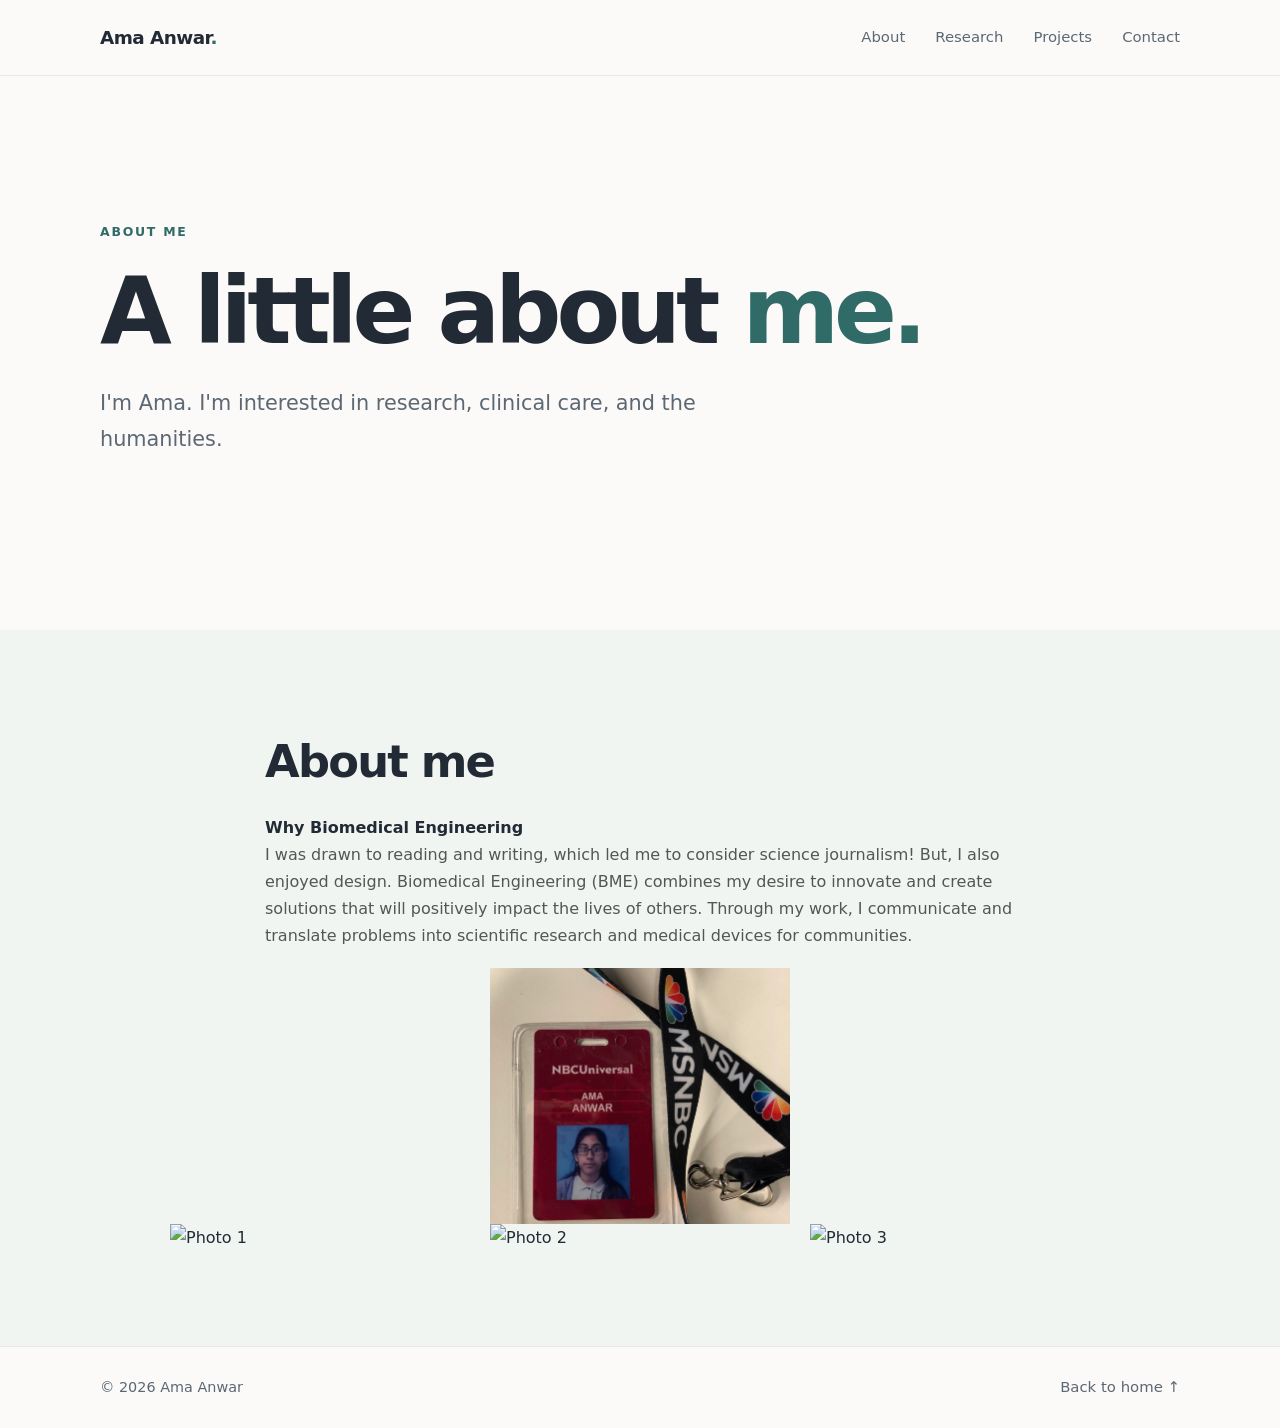
==== about.html @ 3ddd7683 "Update about.html" ====
<!doctype html>
<html lang="en">
<head>
  <meta charset="utf-8">
  <meta name="viewport" content="width=device-width, initial-scale=1">
  <meta name="description" content="About Ama Anwar">
  <title>About | Ama Anwar</title>
  <link rel="stylesheet" href="style.css">
  <script src="script.js" defer></script>
</head>
<body>
  <header class="site-header">
    <nav class="nav container" aria-label="Main navigation">
      <a class="brand" href="index.html">Ama Anwar<span class="dot">.</span></a>
      <button class="menu-toggle" type="button" aria-expanded="false" aria-controls="nav-links">Menu</button>
      <div class="nav-links" id="nav-links">
        <a href="about.html" aria-current="page">About</a>
        <a href="index.html#research">Research</a>
        <a href="index.html#projects">Projects</a>
        <a href="index.html#contact">Contact</a>
      </div>
    </nav>
  </header>
  <main>
    <section class="hero container">
      <p class="eyebrow">ABOUT ME</p>
      <h1>A little about <span class="accent">me.</span></h1>
      <p class="lead">I'm Ama. I'm interested in research, clinical care, and the humanities.</p>
    </section>
    <section class="section alt">
      <div class="container narrow">
        <h2>About me</h2>
        <b>Why Biomedical Engineering</b>
        <p style="color: #555555;">
        I was drawn to reading and writing, which led me to consider science journalism! But, I also enjoyed design. Biomedical Engineering (BME) combines my desire to innovate and create solutions that will positively impact the lives of others. Through my work, I communicate and translate problems into scientific research and medical devices for communities.
        </p> 
        <img src="nbcnews.jpg" alt="My photo" style="width: 300px; max-width: 100%; height: auto; display: block; margin: 0 auto;"></div>
      <div style="display: flex; justify-content: center; align-items: center; gap: 20px; flex-wrap: wrap;">
      <img src="museum.jpg" alt="Photo 1"
           style="width: 300px; max-width: 100%; height: auto;">
    
      <img src="centralpark.jpg" alt="Photo 2"
           style="width: 300px; max-width: 100%; height: auto;">
    
      <img src="bengali.jpg" alt="Photo 3"
           style="width: 300px; max-width: 100%; height: auto;">
      </div>
    </section>
  </main>
  <footer class="footer"><div class="container"><span>© <span id="year"></span> Ama Anwar</span><a href="index.html">Back to home ↑</a></div></footer>
</body>
</html>
---- style.css ----
:root{--bg:#fbfaf8;--surface:#fff;--ink:#222b35;--muted:#5c6874;--accent:#316b68;--line:#e4e8e6;--soft:#f1f5f2}*{box-sizing:border-box}html{scroll-behavior:smooth}body{margin:0;background:var(--bg);color:var(--ink);font:16px/1.7 system-ui,-apple-system,BlinkMacSystemFont,"Segoe UI",sans-serif}a{color:inherit;text-decoration:none}a:focus-visible,button:focus-visible{outline:3px solid var(--accent);outline-offset:4px}.container{width:min(1080px,calc(100% - 48px));margin:auto}.narrow{max-width:750px}.site-header{position:sticky;top:0;background:rgba(251,250,248,.96);border-bottom:1px solid var(--line);z-index:5}.nav{display:flex;align-items:center;justify-content:space-between;min-height:75px}.brand{font-weight:800;font-size:1.15rem;letter-spacing:-.03em}.dot,.accent{color:var(--accent)}.nav-links{display:flex;gap:30px}.nav-links a,.footer a{font-size:.93rem;color:var(--muted)}.nav-links a:hover,.footer a:hover,.text-link:hover{color:var(--accent)}.menu-toggle{display:none}.hero{padding:145px 0 155px}.eyebrow{color:var(--accent);font-size:.78rem;font-weight:750;letter-spacing:.14em}.hero h1{font-size:clamp(3rem,8vw,5.8rem);line-height:1.1;letter-spacing:-.055em;margin:18px 0 24px}.lead{max-width:650px;font-size:1.3rem;color:var(--muted)}.actions{display:flex;gap:14px;flex-wrap:wrap;margin-top:32px}.button{display:inline-block;padding:12px 22px;background:var(--accent);color:#fff;border-radius:8px;font-weight:650}.button.secondary{background:transparent;color:var(--accent);border:1px solid var(--accent)}.button:hover{filter:brightness(.9)}.section{padding:95px 0;scroll-margin-top:75px}.alt{background:var(--soft)}h2{font-size:clamp(2rem,5vw,2.8rem);line-height:1.2;letter-spacing:-.04em;margin:10px 0 25px}h3{font-size:1.25rem;margin:6px 0 10px}p{margin:0 0 18px}.section p:not(.eyebrow):not(.card-label){color:var(--muted)}.cards{display:grid;grid-template-columns:repeat(2,minmax(0,1fr));gap:20px}.card{background:var(--surface);padding:30px;border:1px solid var(--line);border-radius:14px}.card-label{font-size:.8rem;color:var(--accent);font-weight:700;text-transform:uppercase;letter-spacing:.08em}.text-link{color:var(--accent);font-weight:650}.contact-links{display:flex;gap:22px;flex-wrap:wrap}.contact-links a{color:var(--accent);font-weight:700}.footer{border-top:1px solid var(--line);padding:28px 0;color:var(--muted);font-size:.9rem}.footer .container{display:flex;justify-content:space-between;gap:20px}@media(max-width:640px){.nav{flex-wrap:wrap}.menu-toggle{display:block;background:none;border:1px solid var(--line);border-radius:7px;padding:7px 12px;color:var(--ink);font:inherit}.nav-links{display:none;flex-basis:100%;flex-direction:column;gap:12px;padding:12px 0 20px}.nav-links.open{display:flex}.hero{padding:100px 0}.section{padding:70px 0}.cards{grid-template-columns:1fr}.lead{font-size:1.1rem}}
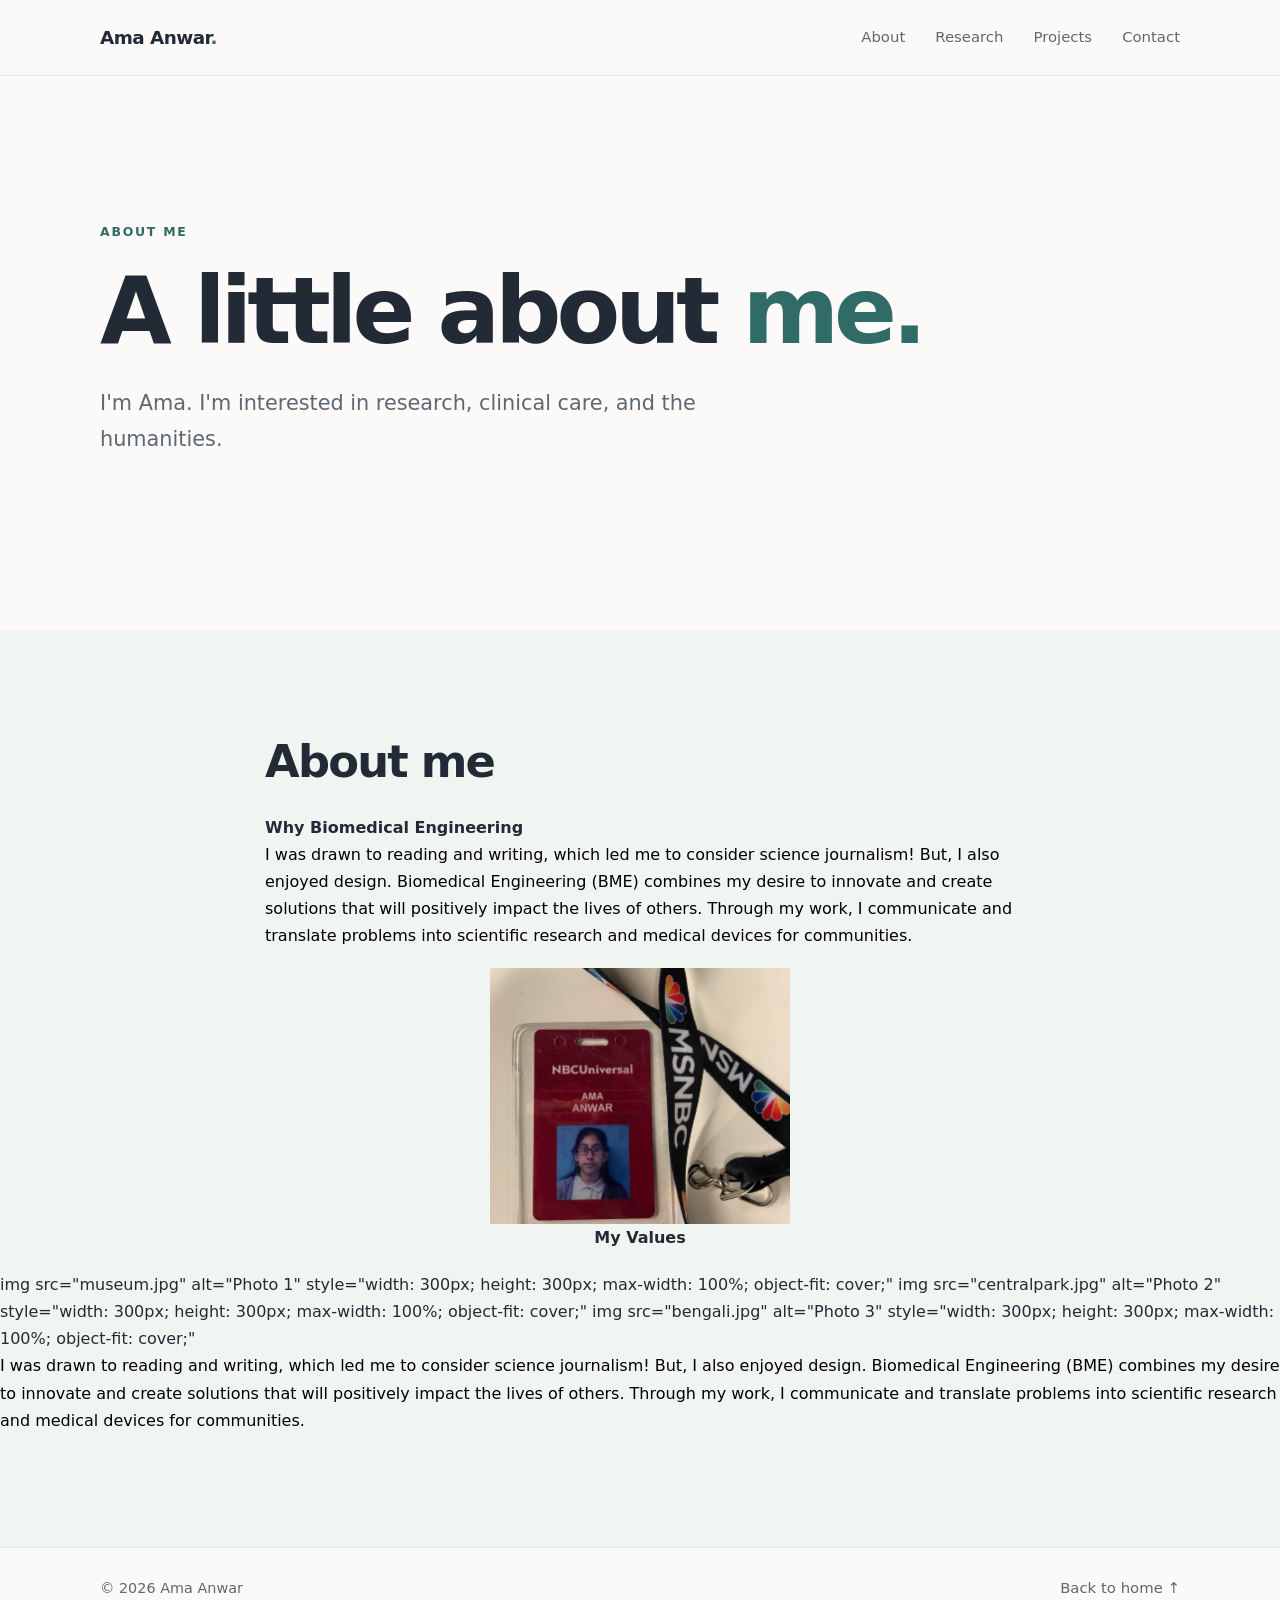
==== commit edd9f3e5: "Update about.html" ====
--- a/about.html
+++ b/about.html
@@ -31,19 +31,24 @@
       <div class="container narrow">
         <h2>About me</h2>
         <b>Why Biomedical Engineering</b>
-        <p style="color: #555555;">
+        <p style="color: #000000;">
         I was drawn to reading and writing, which led me to consider science journalism! But, I also enjoyed design. Biomedical Engineering (BME) combines my desire to innovate and create solutions that will positively impact the lives of others. Through my work, I communicate and translate problems into scientific research and medical devices for communities.
         </p> 
         <img src="nbcnews.jpg" alt="My photo" style="width: 300px; max-width: 100%; height: auto; display: block; margin: 0 auto;"></div>
       <div style="display: flex; justify-content: center; align-items: center; gap: 20px; flex-wrap: wrap;">
-      <img src="museum.jpg" alt="Photo 1"
-           style="width: 300px; max-width: 100%; height: auto;">
-    
-      <img src="centralpark.jpg" alt="Photo 2"
-           style="width: 300px; max-width: 100%; height: auto;">
-    
-      <img src="bengali.jpg" alt="Photo 3"
-           style="width: 300px; max-width: 100%; height: auto;">
+        <b>My Values</b>
+        img src="museum.jpg" alt="Photo 1"
+             style="width: 300px; height: 300px; max-width: 100%; object-fit: cover;"
+      
+        img src="centralpark.jpg" alt="Photo 2"
+             style="width: 300px; height: 300px; max-width: 100%; object-fit: cover;"
+      
+        img src="bengali.jpg" alt="Photo 3"
+             style="width: 300px; height: 300px; max-width: 100%; object-fit: cover;"
+      </div>
+        <p style="color: #000000;">
+        I was drawn to reading and writing, which led me to consider science journalism! But, I also enjoyed design. Biomedical Engineering (BME) combines my desire to innovate and create solutions that will positively impact the lives of others. Through my work, I communicate and translate problems into scientific research and medical devices for communities.
+        </p> 
       </div>
     </section>
   </main>
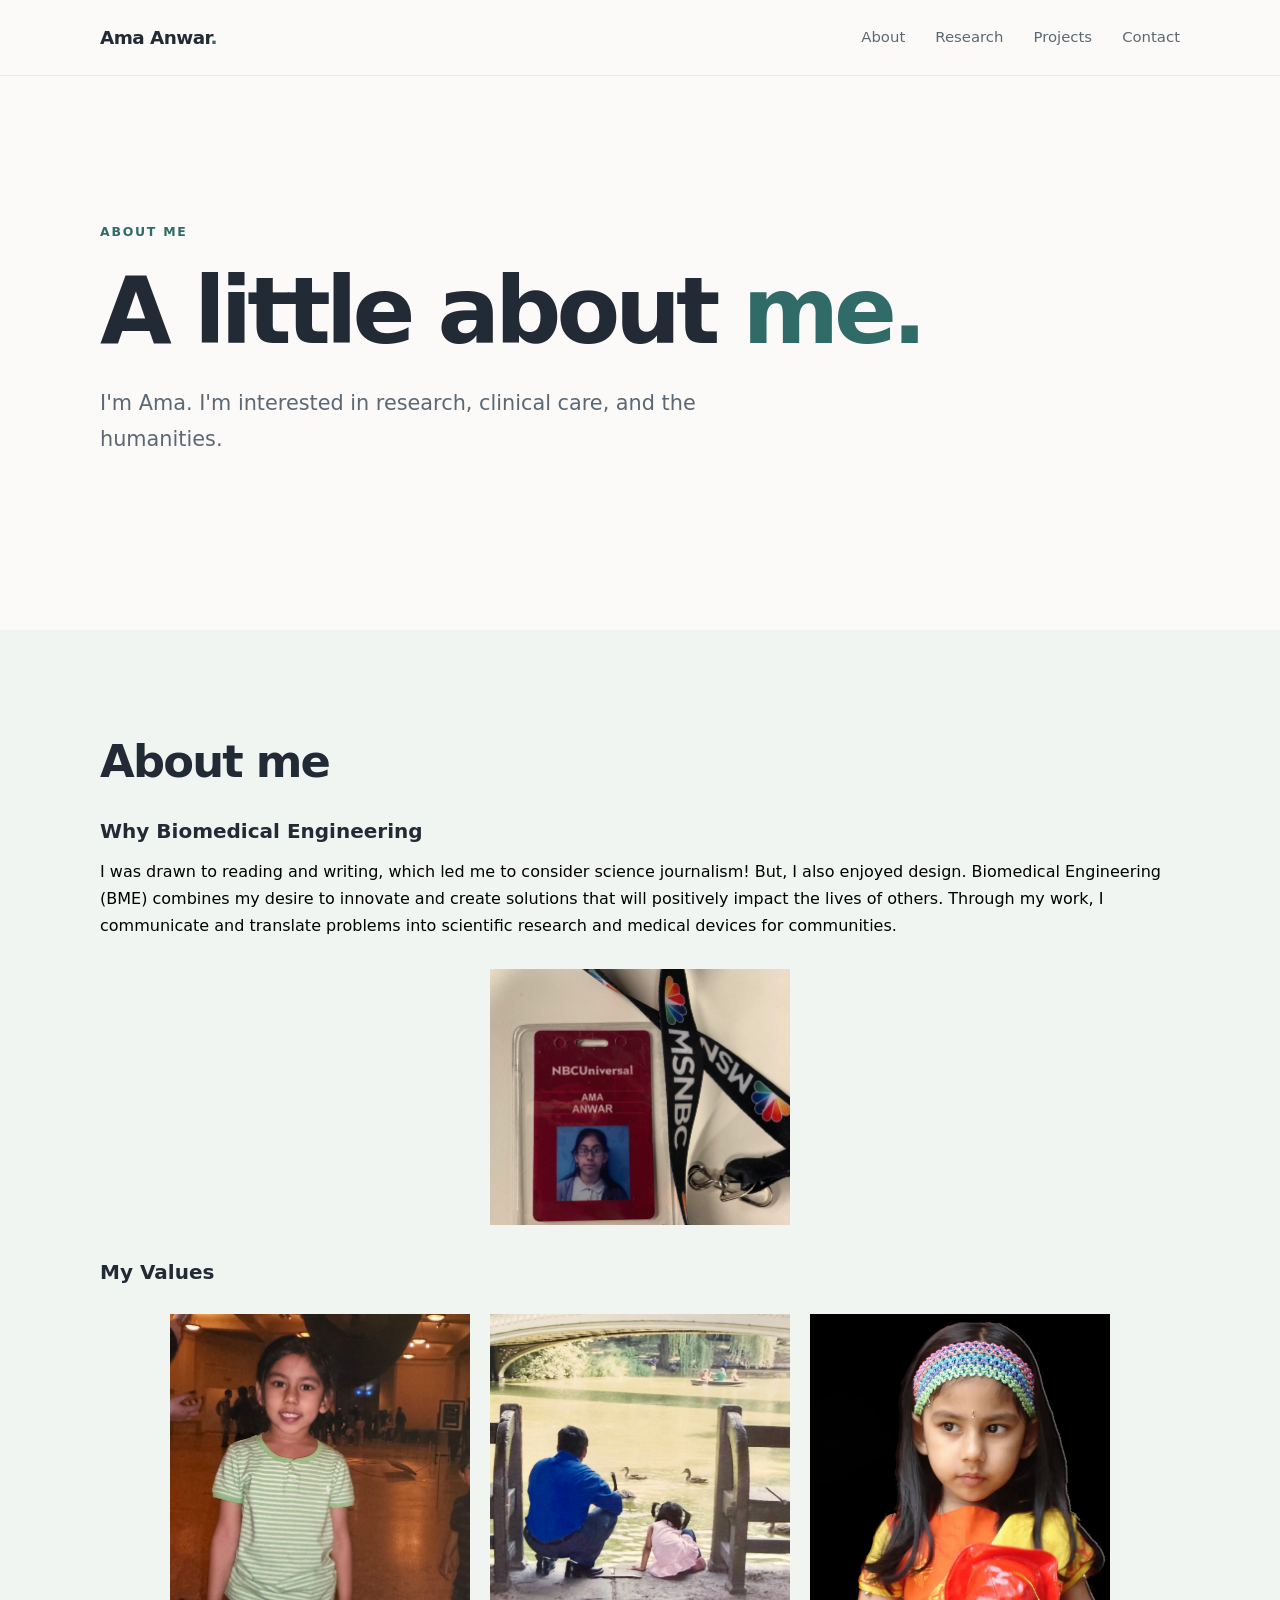
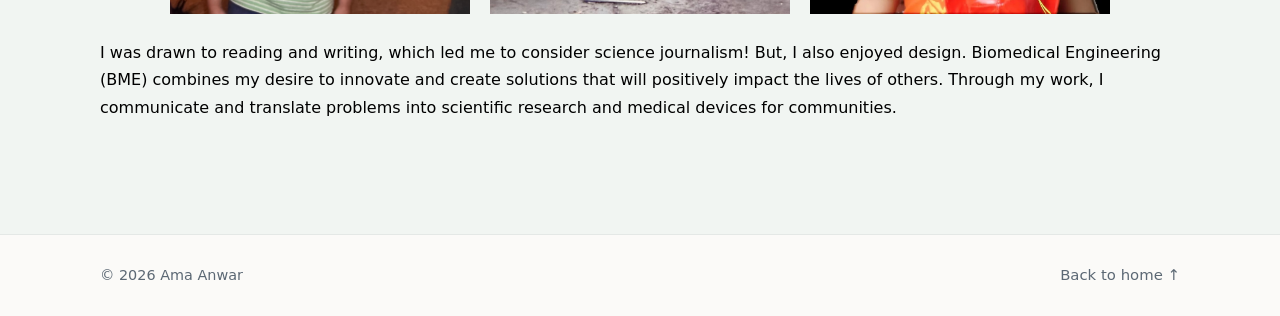
==== commit e054bd11: "Update about.html" ====
--- a/about.html
+++ b/about.html
@@ -1,3 +1,4 @@
+
 <!doctype html>
 <html lang="en">
 <head>
@@ -8,11 +9,21 @@
   <link rel="stylesheet" href="style.css">
   <script src="script.js" defer></script>
 </head>
+
 <body>
+
+  <!-- Navigation -->
   <header class="site-header">
     <nav class="nav container" aria-label="Main navigation">
-      <a class="brand" href="index.html">Ama Anwar<span class="dot">.</span></a>
-      <button class="menu-toggle" type="button" aria-expanded="false" aria-controls="nav-links">Menu</button>
+      <a class="brand" href="index.html">
+        Ama Anwar<span class="dot">.</span>
+      </a>
+
+      <button class="menu-toggle" type="button"
+              aria-expanded="false" aria-controls="nav-links">
+        Menu
+      </button>
+
       <div class="nav-links" id="nav-links">
         <a href="about.html" aria-current="page">About</a>
         <a href="index.html#research">Research</a>
@@ -21,37 +32,106 @@
       </div>
     </nav>
   </header>
+
   <main>
+
+    <!-- Introduction -->
     <section class="hero container">
       <p class="eyebrow">ABOUT ME</p>
       <h1>A little about <span class="accent">me.</span></h1>
-      <p class="lead">I'm Ama. I'm interested in research, clinical care, and the humanities.</p>
+      <p class="lead">
+        I'm Ama. I'm interested in research, clinical care,
+        and the humanities.
+      </p>
     </section>
+
+    <!-- About Me -->
     <section class="section alt">
-      <div class="container narrow">
+      <div class="container">
+
         <h2>About me</h2>
-        <b>Why Biomedical Engineering</b>
+
+        <!-- Biomedical Engineering -->
+        <h3>Why Biomedical Engineering</h3>
+
         <p style="color: #000000;">
-        I was drawn to reading and writing, which led me to consider science journalism! But, I also enjoyed design. Biomedical Engineering (BME) combines my desire to innovate and create solutions that will positively impact the lives of others. Through my work, I communicate and translate problems into scientific research and medical devices for communities.
-        </p> 
-        <img src="nbcnews.jpg" alt="My photo" style="width: 300px; max-width: 100%; height: auto; display: block; margin: 0 auto;"></div>
-      <div style="display: flex; justify-content: center; align-items: center; gap: 20px; flex-wrap: wrap;">
-        <b>My Values</b>
-        img src="museum.jpg" alt="Photo 1"
-             style="width: 300px; height: 300px; max-width: 100%; object-fit: cover;"
-      
-        img src="centralpark.jpg" alt="Photo 2"
-             style="width: 300px; height: 300px; max-width: 100%; object-fit: cover;"
-      
-        img src="bengali.jpg" alt="Photo 3"
-             style="width: 300px; height: 300px; max-width: 100%; object-fit: cover;"
-      </div>
+          I was drawn to reading and writing, which led me
+          to consider science journalism! But, I also enjoyed
+          design. Biomedical Engineering (BME) combines my
+          desire to innovate and create solutions that will
+          positively impact the lives of others. Through my
+          work, I communicate and translate problems into
+          scientific research and medical devices for
+          communities.
+        </p>
+
+        <!-- NBC News Image -->
+        <img src="nbcnews.jpg"
+             alt="NBC News"
+             style="width: 300px;
+                    max-width: 100%;
+                    height: auto;
+                    display: block;
+                    margin: 30px auto;">
+
+        <!-- My Values -->
+        <h3>My Values</h3>
+
+        <!-- Three Square Images -->
+        <div style="display: flex;
+                    justify-content: center;
+                    align-items: center;
+                    gap: 20px;
+                    flex-wrap: wrap;
+                    margin: 25px 0;">
+
+          <img src="museum.jpg"
+               alt="Museum"
+               style="width: 300px;
+                      height: 300px;
+                      max-width: 100%;
+                      object-fit: cover;">
+
+          <img src="centralpark.jpg"
+               alt="Central Park"
+               style="width: 300px;
+                      height: 300px;
+                      max-width: 100%;
+                      object-fit: cover;">
+
+          <img src="bengali.jpg"
+               alt="Bengali"
+               style="width: 300px;
+                      height: 300px;
+                      max-width: 100%;
+                      object-fit: cover;">
+
+        </div>
+
+        <!-- Values Description -->
         <p style="color: #000000;">
-        I was drawn to reading and writing, which led me to consider science journalism! But, I also enjoyed design. Biomedical Engineering (BME) combines my desire to innovate and create solutions that will positively impact the lives of others. Through my work, I communicate and translate problems into scientific research and medical devices for communities.
-        </p> 
+          I was drawn to reading and writing, which led me
+          to consider science journalism! But, I also enjoyed
+          design. Biomedical Engineering (BME) combines my
+          desire to innovate and create solutions that will
+          positively impact the lives of others. Through my
+          work, I communicate and translate problems into
+          scientific research and medical devices for
+          communities.
+        </p>
+
       </div>
     </section>
+
   </main>
-  <footer class="footer"><div class="container"><span>© <span id="year"></span> Ama Anwar</span><a href="index.html">Back to home ↑</a></div></footer>
+
+  <!-- Footer -->
+  <footer class="footer">
+    <div class="container">
+      <span>© <span id="year"></span> Ama Anwar</span>
+      <a href="index.html">Back to home ↑</a>
+    </div>
+  </footer>
+
 </body>
 </html>
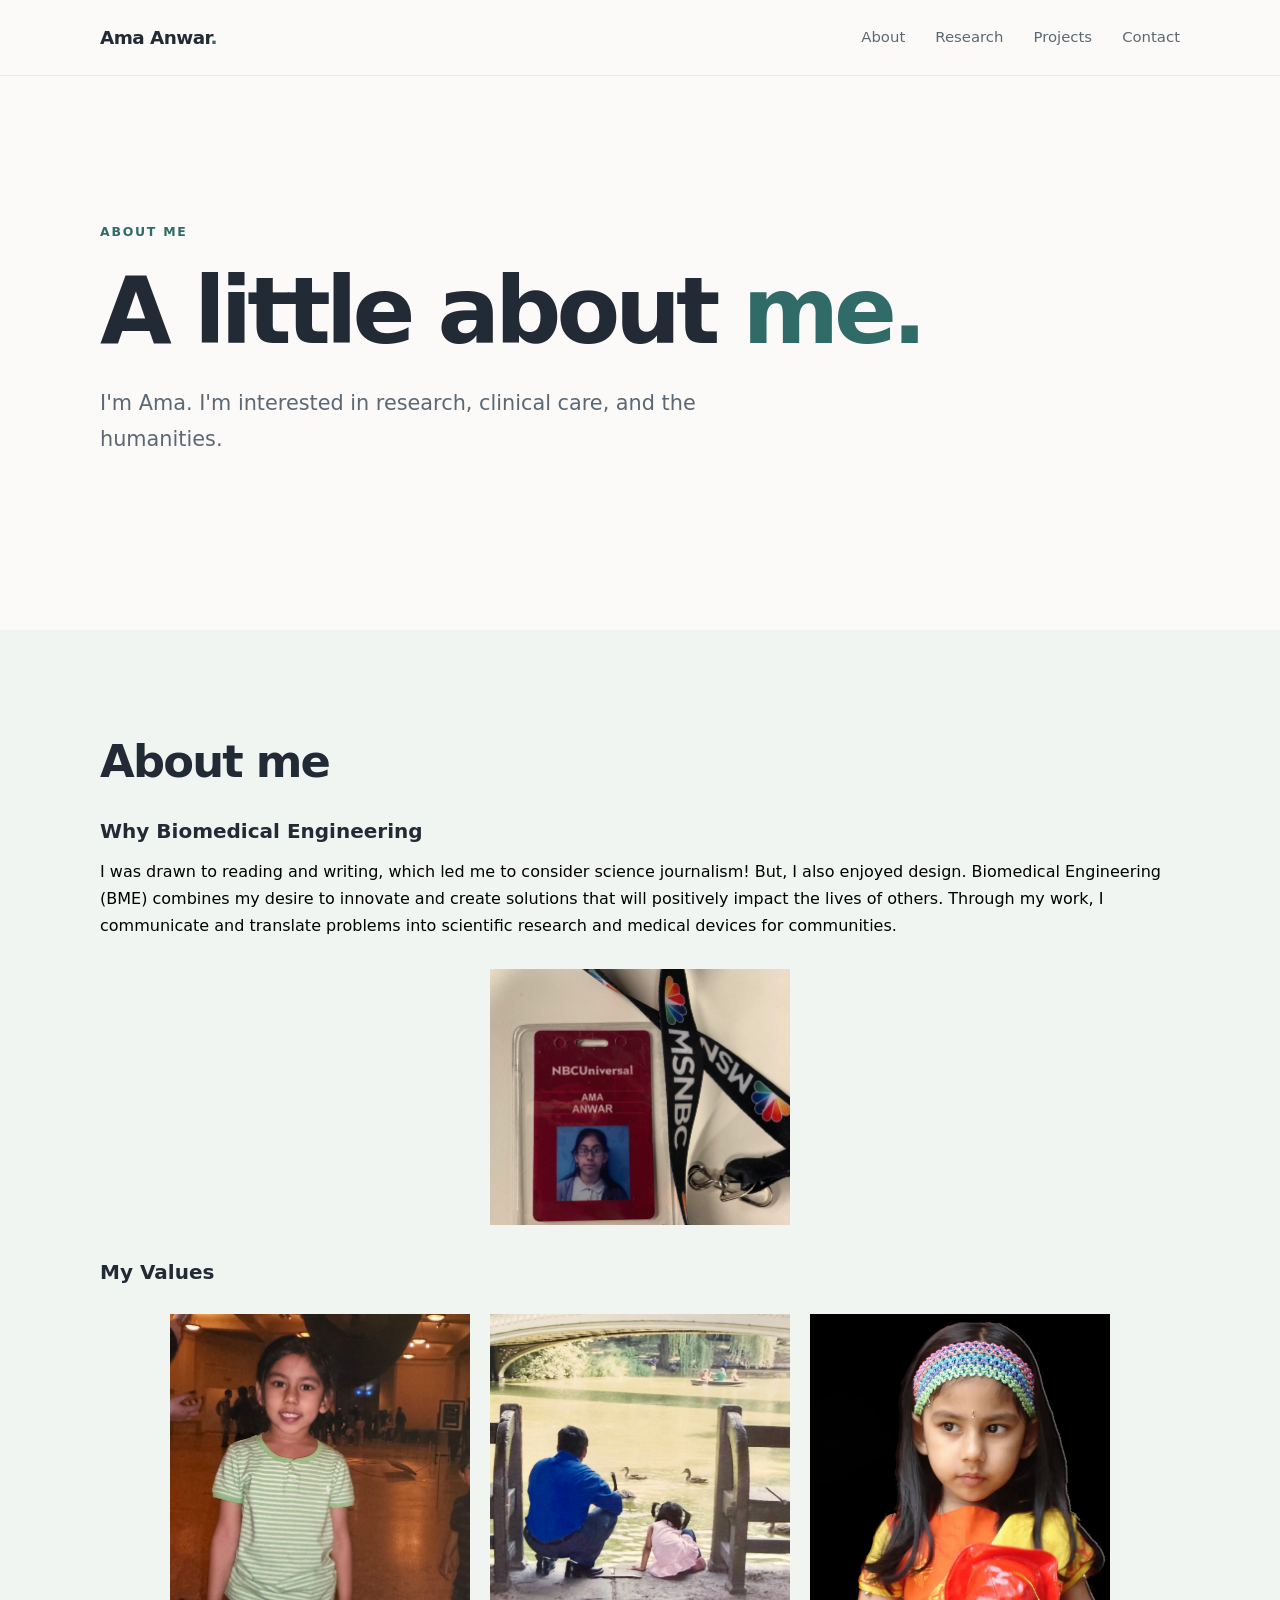
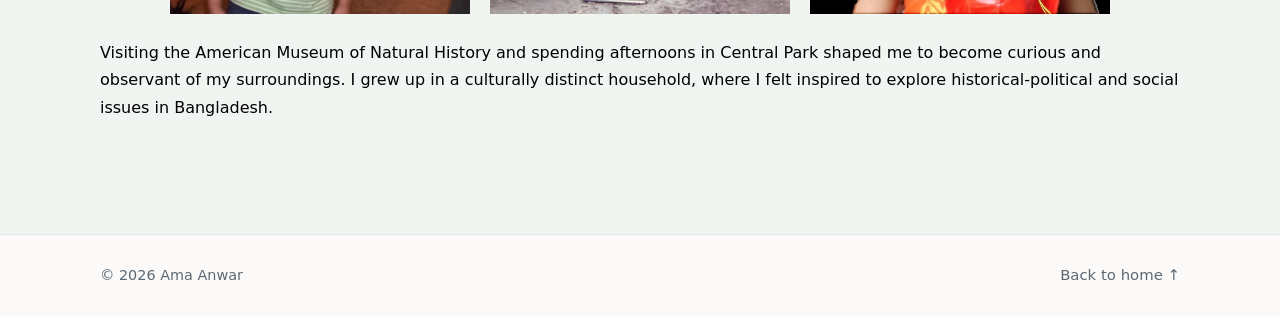
==== commit 2d951489: "Update about.html" ====
--- a/about.html
+++ b/about.html
@@ -110,14 +110,11 @@
 
         <!-- Values Description -->
         <p style="color: #000000;">
-          I was drawn to reading and writing, which led me
-          to consider science journalism! But, I also enjoyed
-          design. Biomedical Engineering (BME) combines my
-          desire to innovate and create solutions that will
-          positively impact the lives of others. Through my
-          work, I communicate and translate problems into
-          scientific research and medical devices for
-          communities.
+          Visiting the American Museum of Natural History and spending afternoons in Central Park 
+          shaped me to become curious and observant of my surroundings. I grew up in a culturally
+          distinct household, where I felt inspired to explore historical-political and social issues
+          in Bangladesh.
+          
         </p>
 
       </div>
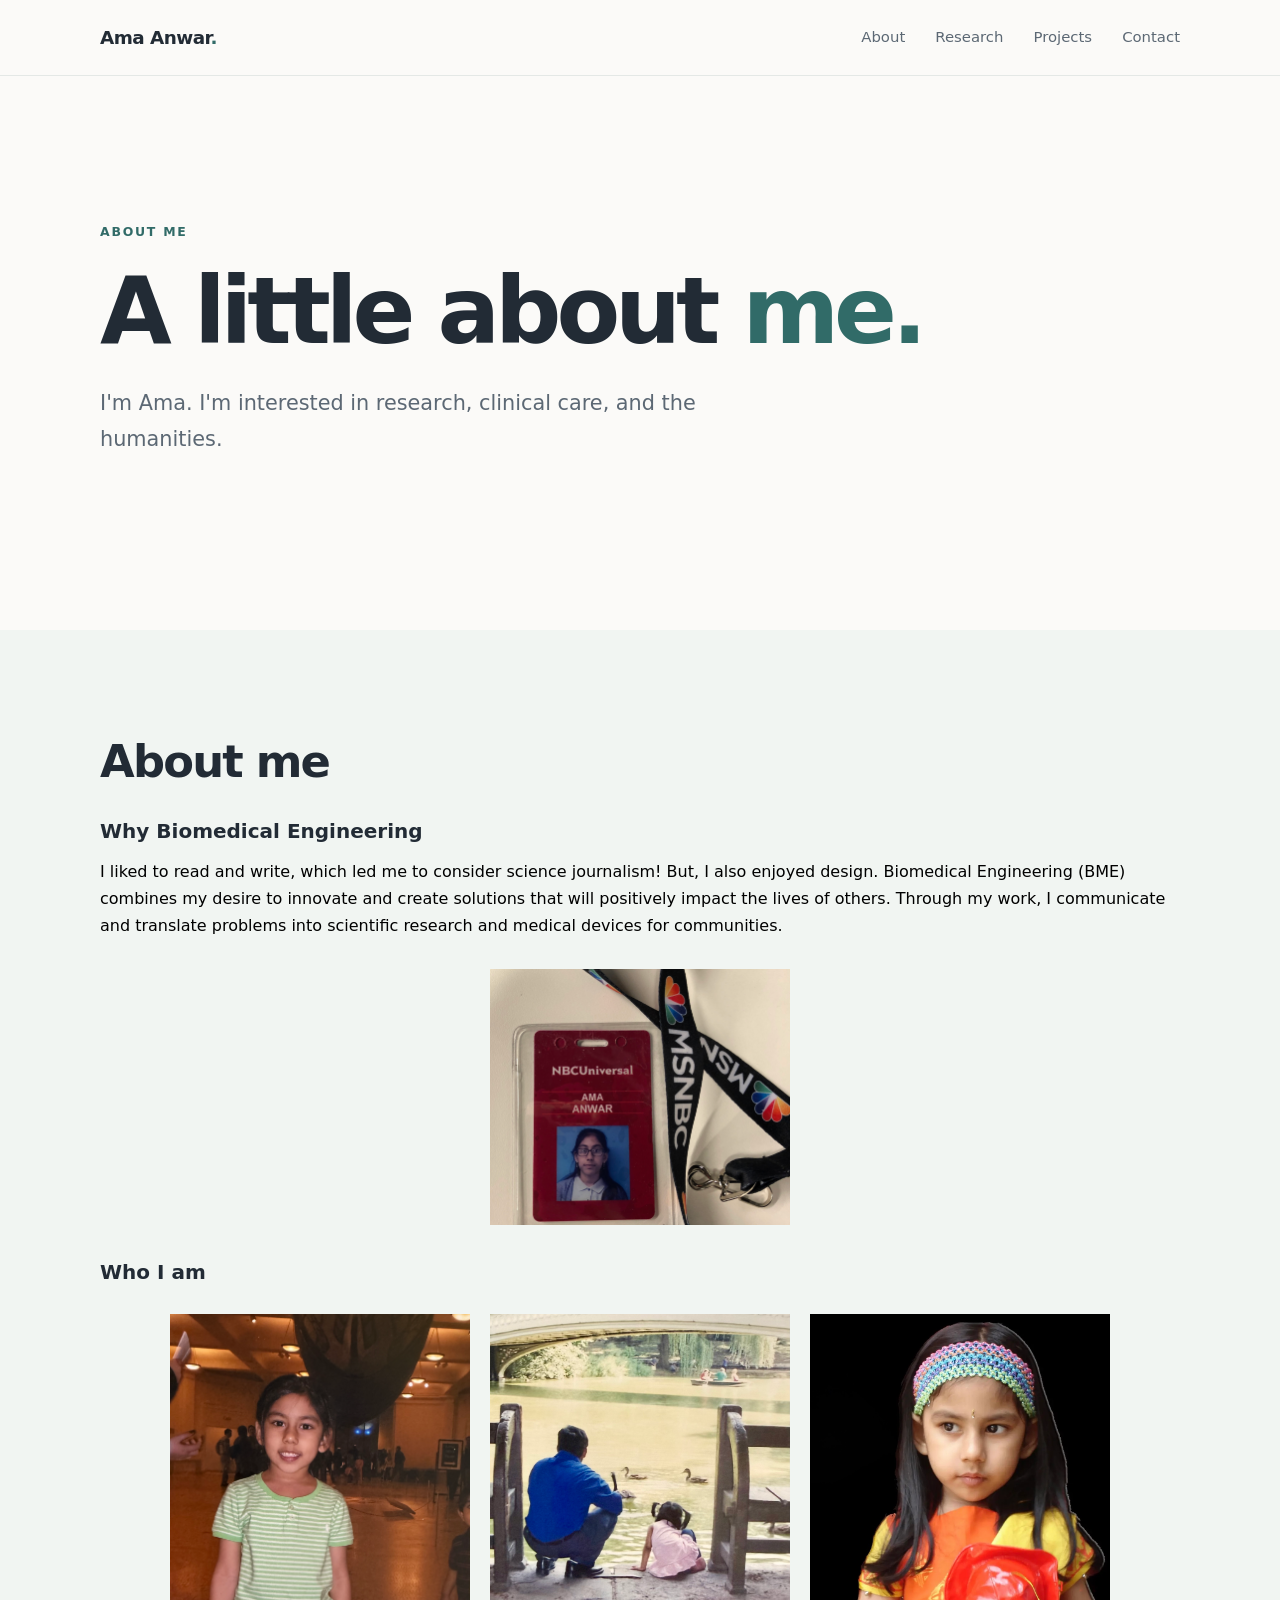
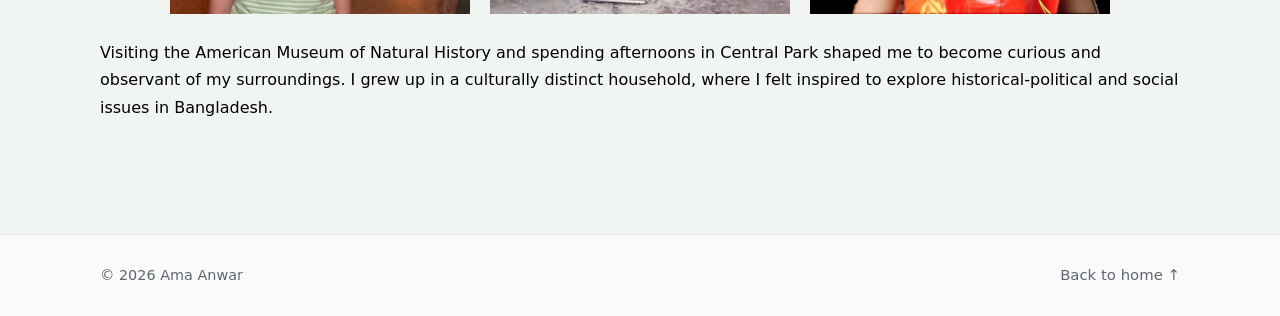
==== commit 7a8a509c: "Update about.html" ====
--- a/about.html
+++ b/about.html
@@ -55,7 +55,7 @@
         <h3>Why Biomedical Engineering</h3>
 
         <p style="color: #000000;">
-          I was drawn to reading and writing, which led me
+          I liked to read and write, which led me
           to consider science journalism! But, I also enjoyed
           design. Biomedical Engineering (BME) combines my
           desire to innovate and create solutions that will
@@ -74,8 +74,8 @@
                     display: block;
                     margin: 30px auto;">
 
-        <!-- My Values -->
-        <h3>My Values</h3>
+        <!-- Who I am -->
+        <h3>Who I am</h3>
 
         <!-- Three Square Images -->
         <div style="display: flex;
@@ -114,7 +114,6 @@
           shaped me to become curious and observant of my surroundings. I grew up in a culturally
           distinct household, where I felt inspired to explore historical-political and social issues
           in Bangladesh.
-          
         </p>
 
       </div>
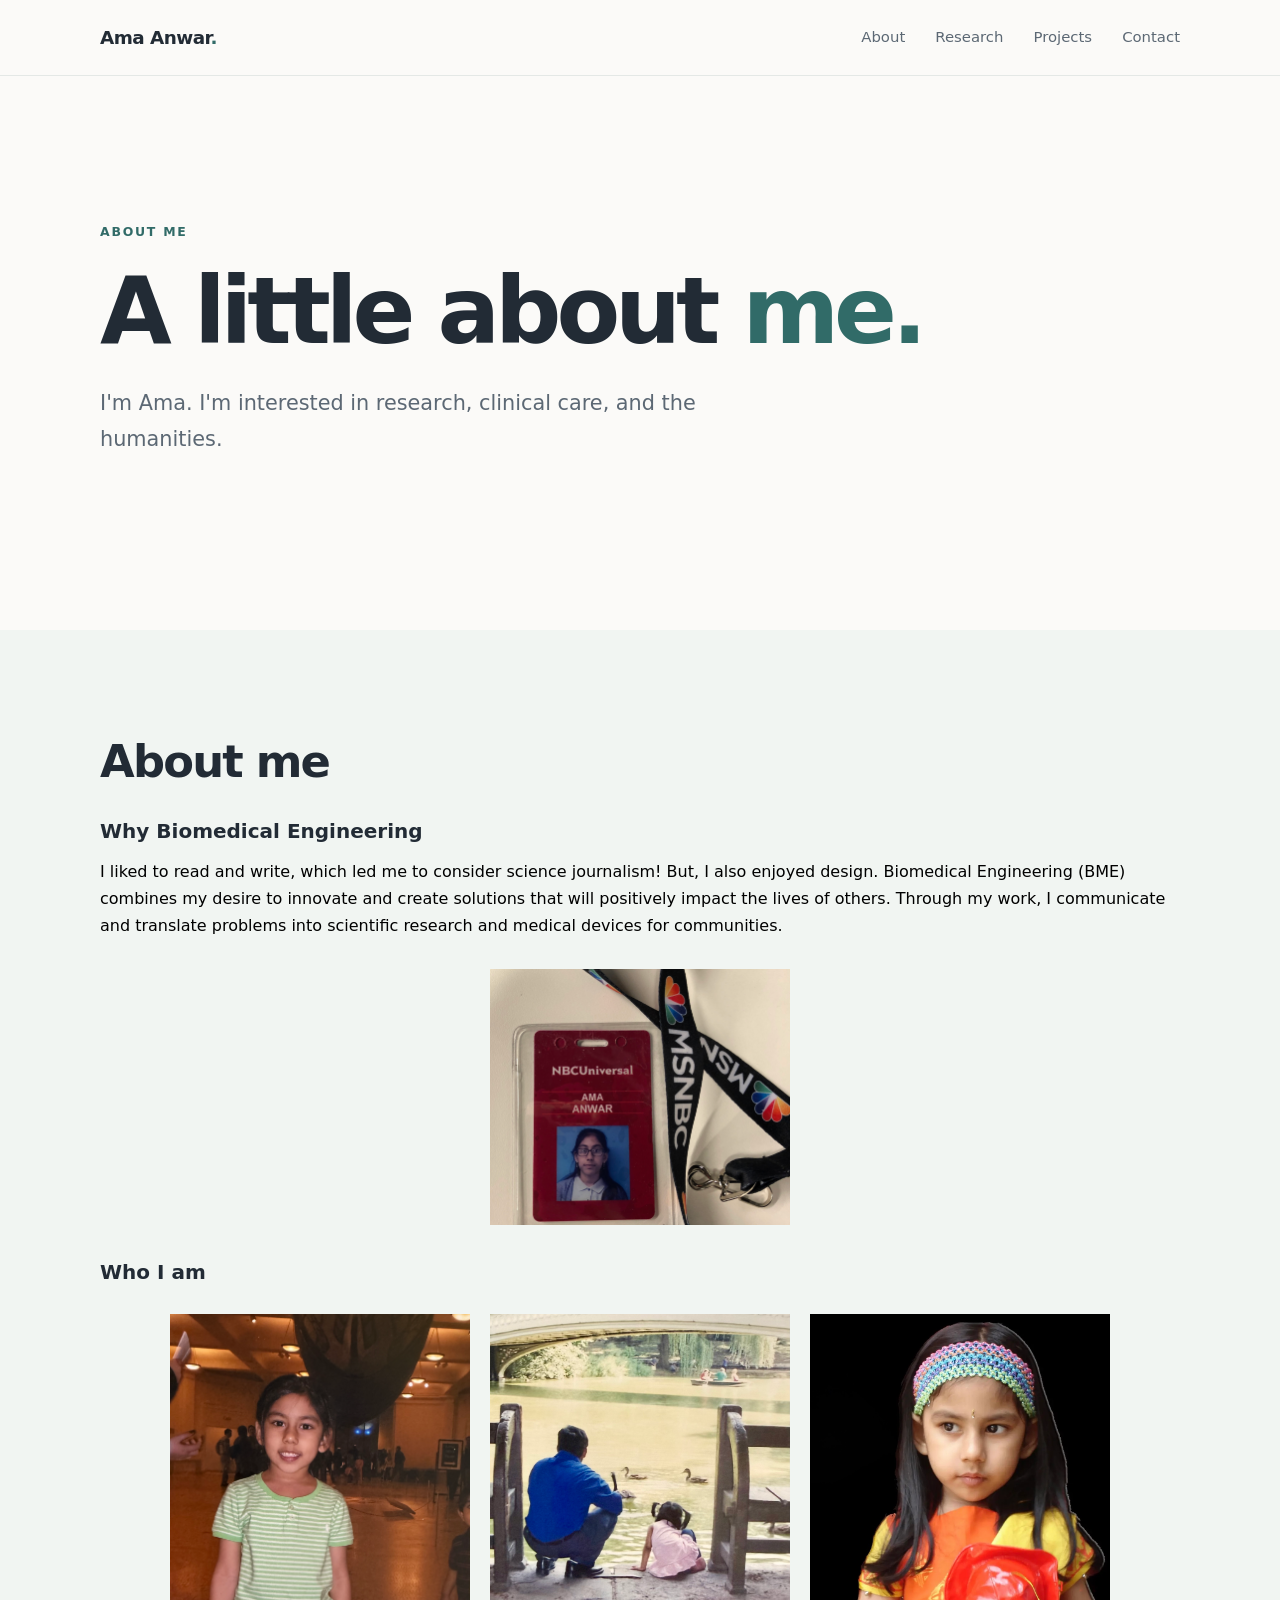
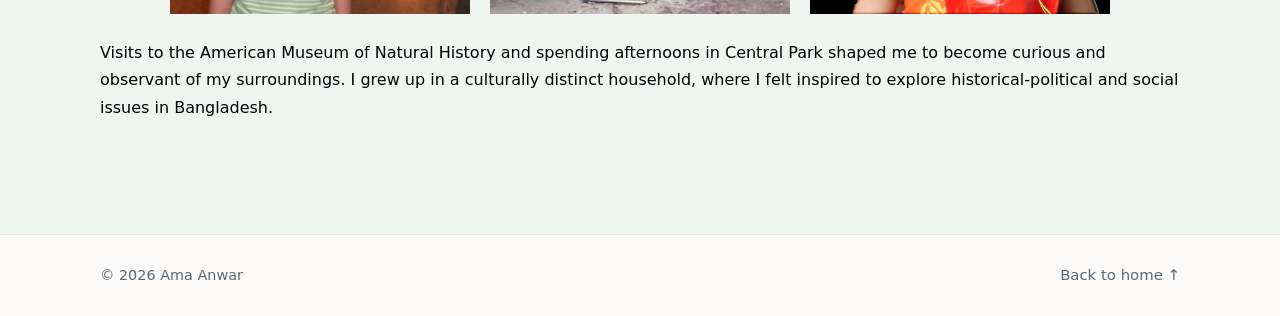
==== commit 7f410600: "Update about.html" ====
--- a/about.html
+++ b/about.html
@@ -110,7 +110,7 @@
 
         <!-- Values Description -->
         <p style="color: #000000;">
-          Visiting the American Museum of Natural History and spending afternoons in Central Park 
+          Visits to the American Museum of Natural History and spending afternoons in Central Park 
           shaped me to become curious and observant of my surroundings. I grew up in a culturally
           distinct household, where I felt inspired to explore historical-political and social issues
           in Bangladesh.
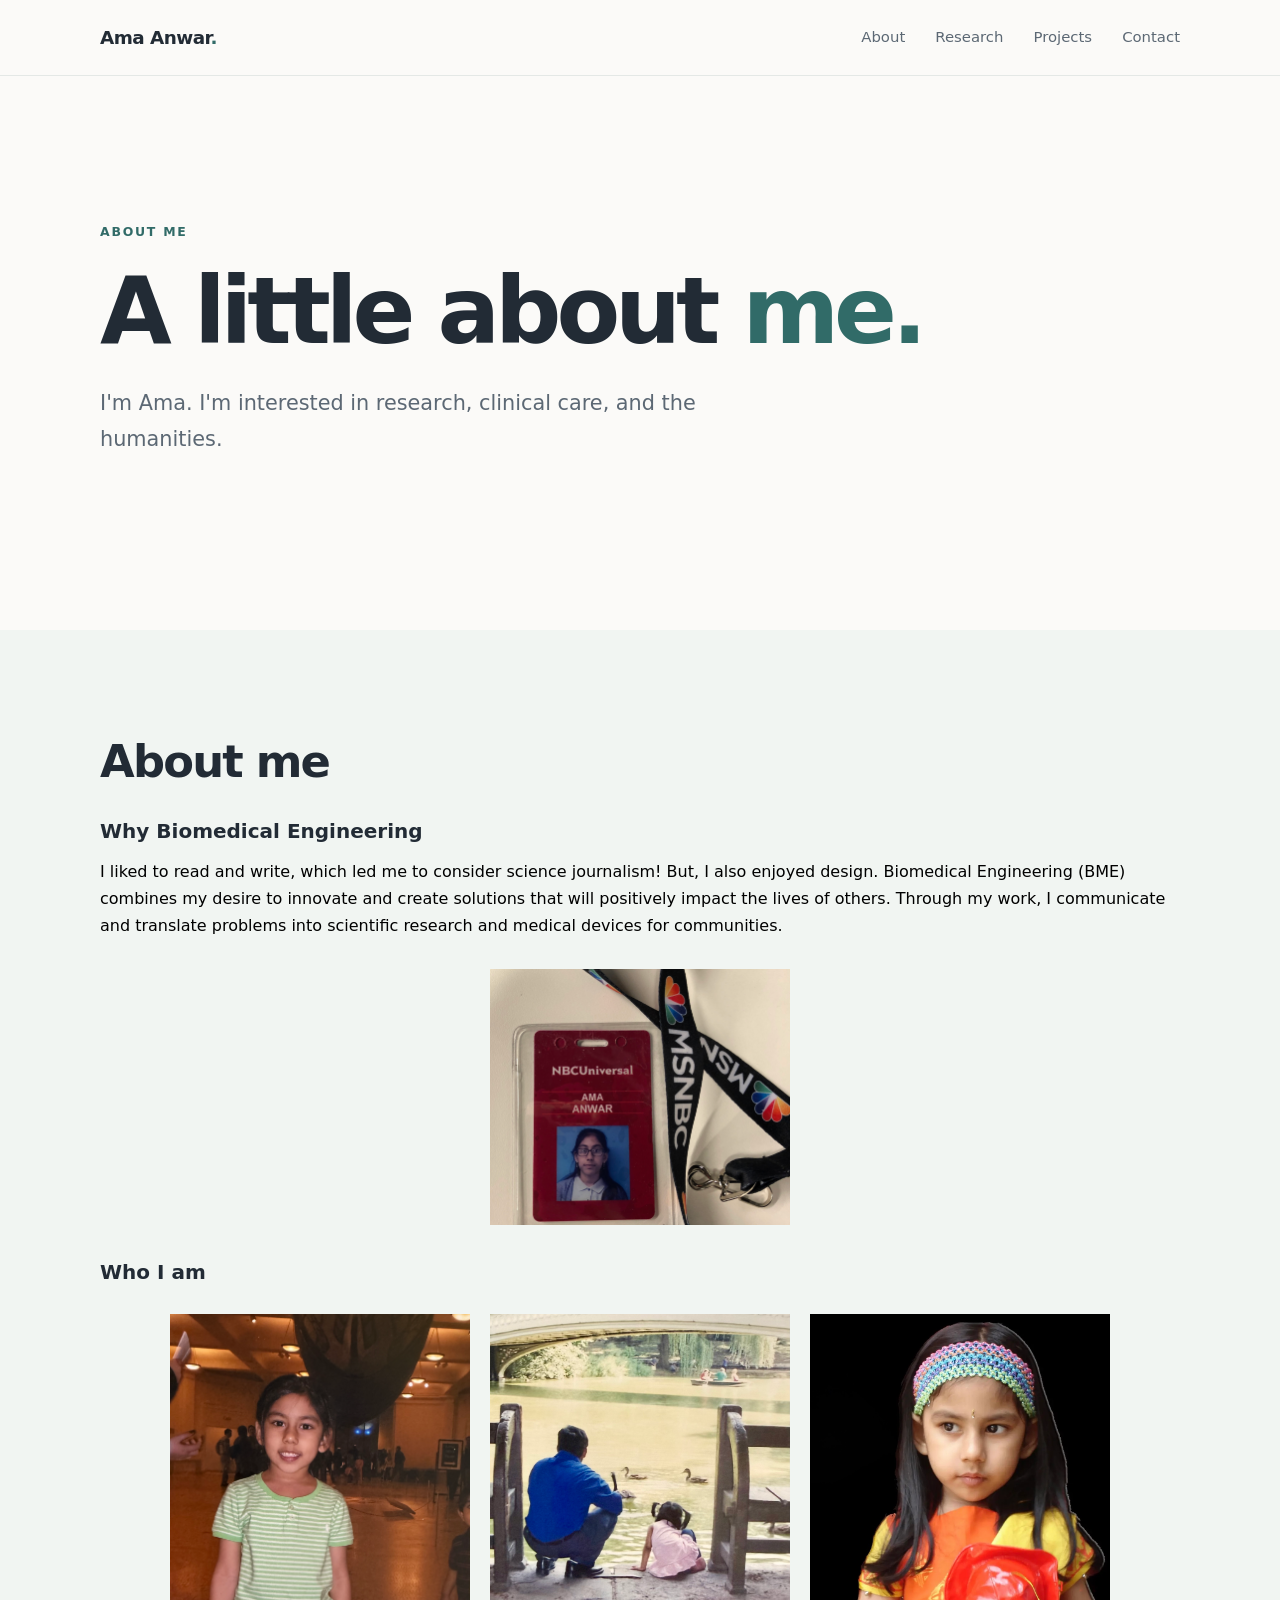
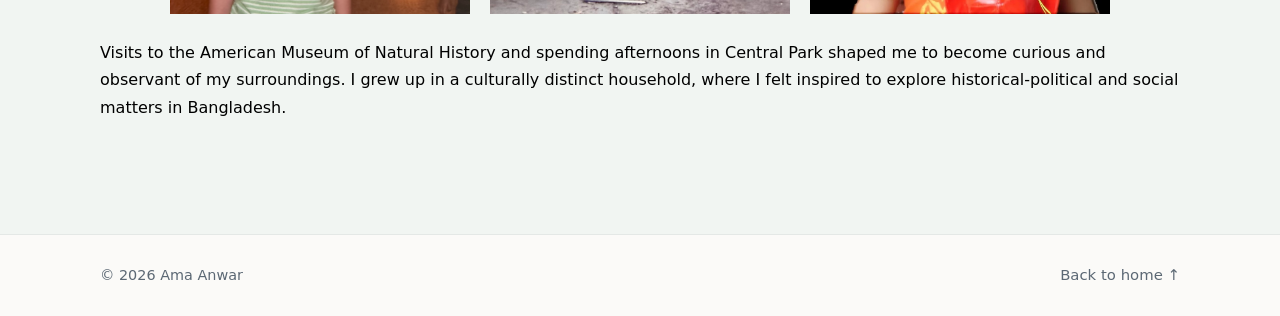
==== commit 98c9a4b5: "Update about.html" ====
--- a/about.html
+++ b/about.html
@@ -112,7 +112,7 @@
         <p style="color: #000000;">
           Visits to the American Museum of Natural History and spending afternoons in Central Park 
           shaped me to become curious and observant of my surroundings. I grew up in a culturally
-          distinct household, where I felt inspired to explore historical-political and social issues
+          distinct household, where I felt inspired to explore historical-political and social matters
           in Bangladesh.
         </p>
 
